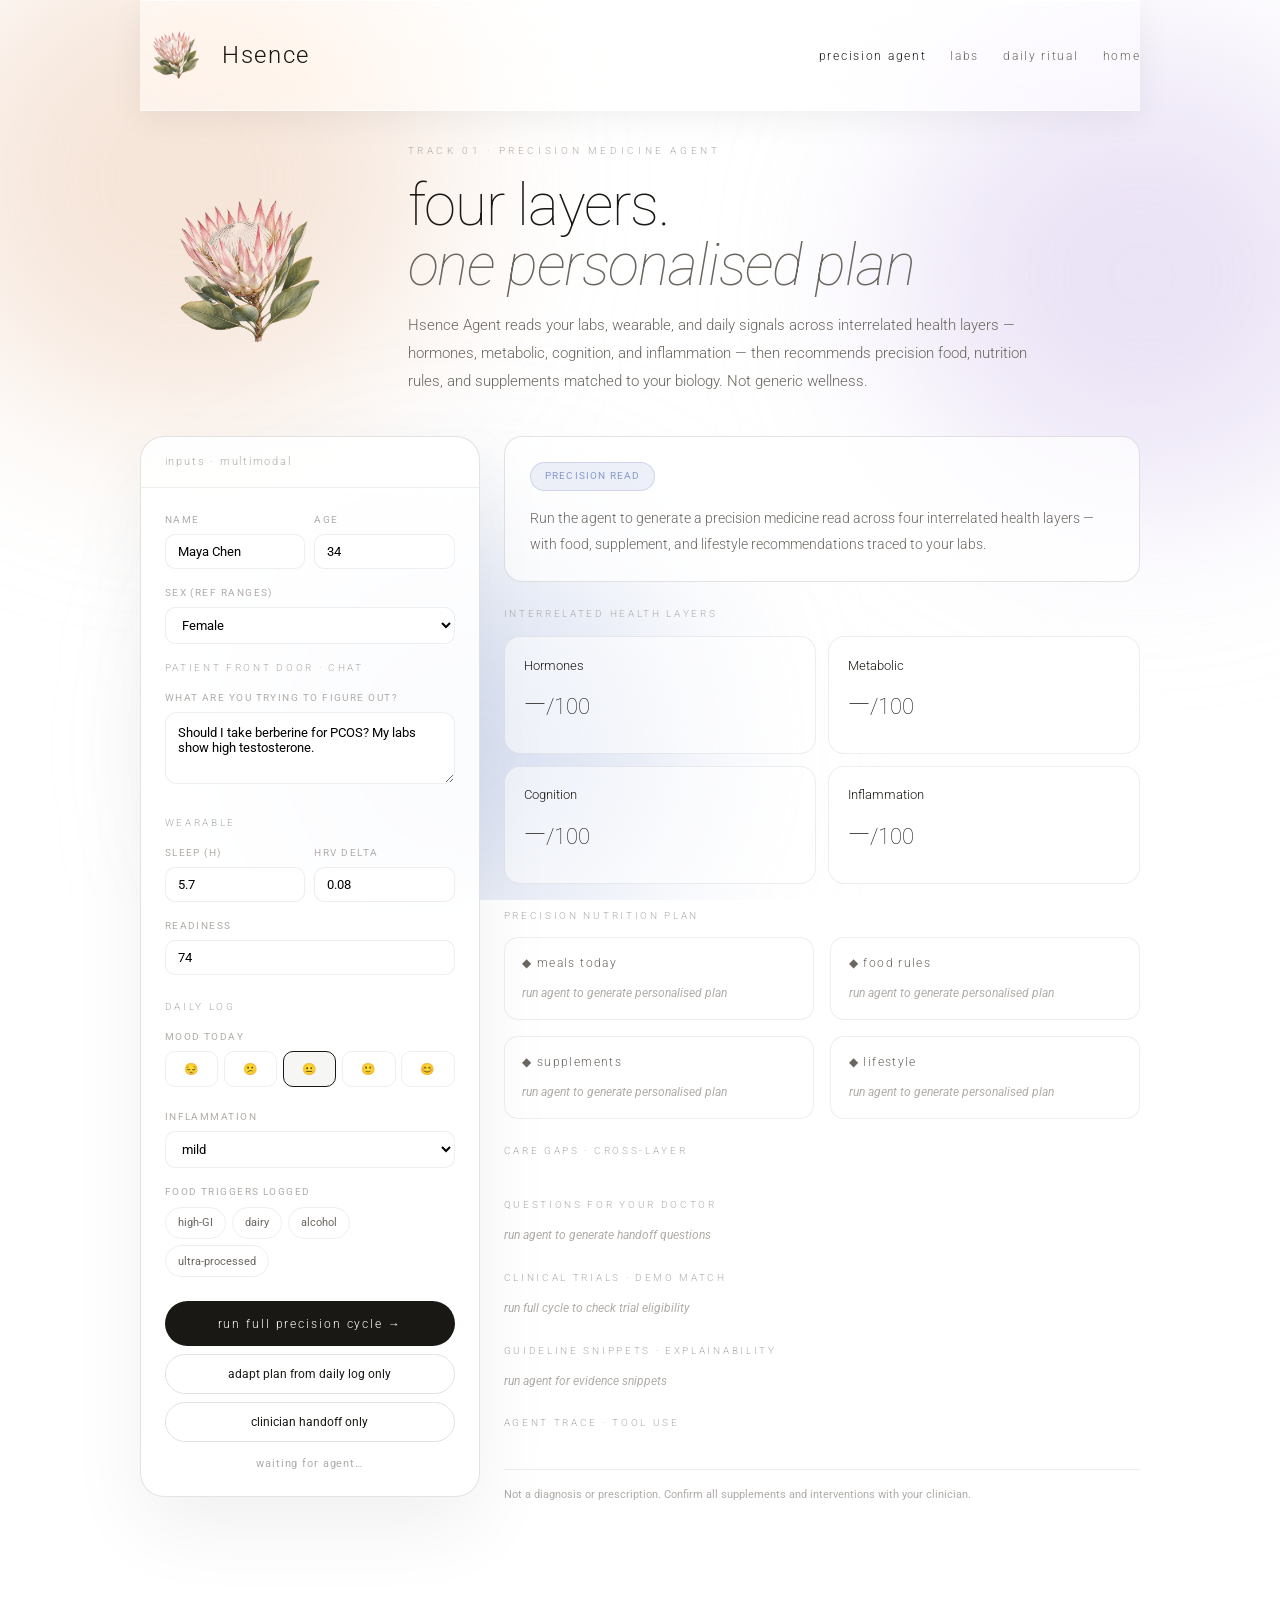
==== agent.html @ 1656b44c "Deploy Hsence: site, agent API, and Render config. Single-port FastAPI app serves the marketing site" ====
<!DOCTYPE html>
<html lang="en">
<head>
<meta charset="UTF-8"/>
<meta name="viewport" content="width=device-width, initial-scale=1.0"/>
<title>Precision Agent — Hsence</title>
<link href="https://fonts.googleapis.com/css2?family=Roboto:ital,wght@0,100;0,300;0,400;1,100;1,300;1,400&display=swap" rel="stylesheet"/>
<style>
*,*::before,*::after{box-sizing:border-box;margin:0;padding:0}
:root{
  --text-dark:#1a1814;--text-mid:#6b6660;--text-light:#b0aca8;
  --border:rgba(26,24,20,0.07);--border-med:rgba(26,24,20,0.12);
  --cream:#ffffff;--warm:#f0d4c0;--lavender:#ddd0f0;--blue-soft:#c0cce8;
  --green:#7ab89a;--amber:#d4a870;--red-soft:#cc8888;--blue-mid:#8899cc;
}
body{font-family:'Roboto',sans-serif;background:var(--cream);color:var(--text-dark);line-height:1.6;font-size:16px}
.gradient-bg{position:fixed;inset:0;z-index:0;pointer-events:none;overflow:hidden;background:var(--cream)}
.blob{position:absolute;border-radius:50%;filter:blur(90px);opacity:0.6;mix-blend-mode:multiply}
.blob-1{width:520px;height:500px;background:var(--warm);top:-8%;left:-6%}
.blob-2{width:480px;height:460px;background:var(--lavender);top:5%;right:-8%}
.blob-3{width:420px;height:400px;background:var(--blue-soft);bottom:-5%;left:20%}
.page{position:relative;z-index:3;max-width:1180px;margin:0 auto;padding:0 7vw 6rem}
nav{display:flex;justify-content:space-between;align-items:center;padding:1.2rem 0;border-bottom:0.5px solid rgba(255,255,255,0.65);margin-bottom:2rem;flex-wrap:wrap;gap:1rem;background:rgba(255,255,255,0.55);backdrop-filter:blur(22px) saturate(180%);-webkit-backdrop-filter:blur(22px) saturate(180%);position:sticky;top:0;z-index:100;box-shadow:0 8px 32px rgba(26,24,20,0.06),inset 0 1px 0 rgba(255,255,255,0.85)}
.nav-logo{display:inline-flex;align-items:center;gap:0.65rem;text-decoration:none;line-height:1}
.nav-logo-img{width:72px;height:72px;object-fit:contain;display:block;flex-shrink:0}
.nav-logo-text{font-weight:300;font-size:1.5rem;letter-spacing:0.07em;color:var(--text-dark)}
.nav-links{display:flex;gap:1.5rem;list-style:none;flex-wrap:wrap}
.nav-links a{font-size:0.76rem;font-weight:300;color:var(--text-mid);text-decoration:none;letter-spacing:0.14em;text-transform:lowercase}
.nav-links a.active,.nav-links a:hover{color:var(--text-dark)}
.hero{margin-bottom:2.5rem;display:grid;grid-template-columns:auto 1fr;gap:clamp(1.5rem,4vw,3rem);align-items:center}
.hero-illu-protea{width:min(220px,32vw);height:auto;object-fit:contain;display:block}
@media(max-width:720px){.hero{grid-template-columns:1fr;text-align:center}.hero-illu-protea{margin:0 auto;max-width:160px}}
.hero-eyebrow{font-size:0.63rem;letter-spacing:0.36em;color:var(--text-light);text-transform:uppercase;margin-bottom:1rem;font-weight:300}
.hero-title{font-weight:100;font-size:clamp(2.2rem,5vw,3.6rem);line-height:1.05;letter-spacing:-0.02em;margin-bottom:1rem}
.hero-title em{font-style:italic;color:var(--text-mid)}
.hero-sub{font-size:0.92rem;font-weight:300;color:var(--text-mid);max-width:640px;line-height:1.9}
.api-hint{display:none;background:rgba(212,168,112,0.12);border:0.5px solid rgba(212,168,112,0.35);border-radius:14px;padding:1rem 1.2rem;margin:1.2rem 0;font-size:0.8rem;color:var(--text-mid)}
.api-hint.show{display:block}
.api-hint code{background:rgba(26,24,20,0.06);padding:0.15rem 0.45rem;border-radius:6px;font-size:0.75rem}
.layout{display:grid;grid-template-columns:340px 1fr;gap:1.5rem;align-items:start}
@media(max-width:960px){.layout{grid-template-columns:1fr}}
.panel{background:rgba(255,255,255,0.88);backdrop-filter:blur(24px);border:0.5px solid var(--border-med);border-radius:24px;overflow:hidden;box-shadow:0 32px 80px rgba(26,24,20,0.06)}
.panel-head{padding:1rem 1.5rem;border-bottom:0.5px solid var(--border);display:flex;justify-content:space-between;align-items:center}
.panel-title{font-size:0.7rem;font-weight:300;letter-spacing:0.16em;color:var(--text-light);text-transform:lowercase}
.panel-body{padding:1.5rem}
.field{margin-bottom:1rem}
.field label{display:block;font-size:0.65rem;letter-spacing:0.14em;text-transform:uppercase;color:var(--text-light);margin-bottom:0.35rem}
.field input,.field select{width:100%;border:0.5px solid var(--border);border-radius:10px;padding:0.55rem 0.75rem;font-family:inherit;font-size:0.82rem;background:rgba(255,255,255,0.8)}
.field-row{display:grid;grid-template-columns:1fr 1fr;gap:0.6rem}
.mood-row{display:flex;gap:0.35rem;margin-top:0.3rem}
.mood-row label{flex:1;text-align:center;border:0.5px solid var(--border);border-radius:10px;padding:0.5rem;font-size:0.72rem;cursor:pointer;color:var(--text-mid)}
.mood-row input{display:none}
.mood-row input:checked+span{color:var(--text-dark);font-weight:400}
.mood-row label:has(input:checked){border-color:var(--text-dark);background:rgba(26,24,20,0.04)}
.trigger-grid{display:flex;flex-wrap:wrap;gap:0.4rem;margin-top:0.4rem}
.trigger-chip{font-size:0.68rem;padding:0.4rem 0.75rem;border:0.5px solid var(--border);border-radius:999px;cursor:pointer;color:var(--text-mid)}
.trigger-chip.on{border-color:var(--red-soft);background:rgba(204,136,136,0.1);color:var(--red-soft)}
.btn-run{width:100%;margin-top:0.5rem;background:var(--text-dark);color:#fff;border:none;font-family:inherit;font-size:0.74rem;font-weight:300;letter-spacing:0.16em;padding:0.95rem;border-radius:999px;cursor:pointer;text-transform:lowercase}
.btn-run:disabled{opacity:0.4;cursor:not-allowed}
.btn-adapt{width:100%;margin-top:0.5rem;background:transparent;color:var(--text-dark);border:0.5px solid var(--border-med);font-family:inherit;font-size:0.72rem;padding:0.75rem;border-radius:999px;cursor:pointer}
.agent-status{font-size:0.68rem;color:var(--text-light);text-align:center;margin-top:0.8rem;letter-spacing:0.08em}
.summary-card{border:0.5px solid var(--border-med);border-radius:18px;padding:1.5rem 1.6rem;background:rgba(255,255,255,0.7);margin-bottom:1.5rem}
.pattern-badge{display:inline-block;font-size:0.62rem;letter-spacing:0.12em;text-transform:uppercase;padding:0.35rem 0.85rem;border-radius:999px;background:rgba(136,153,204,0.15);color:var(--blue-mid);border:0.5px solid rgba(136,153,204,0.3);margin-bottom:0.9rem}
.summary-text{font-size:0.88rem;font-weight:300;color:var(--text-mid);line-height:1.85}
.section-label{font-size:0.6rem;letter-spacing:0.28em;text-transform:uppercase;color:var(--text-light);font-weight:300;margin:1.5rem 0 0.9rem}
.layers-grid{display:grid;grid-template-columns:repeat(2,1fr);gap:0.75rem}
@media(max-width:600px){.layers-grid{grid-template-columns:1fr}}
.layer-card{border:0.5px solid var(--border);border-radius:16px;padding:1.1rem 1.2rem;background:rgba(255,255,255,0.55)}
.layer-top{display:flex;justify-content:space-between;align-items:center;margin-bottom:0.5rem}
.layer-icon{font-size:1.1rem}
.layer-status{font-size:0.58rem;letter-spacing:0.1em;text-transform:uppercase;color:var(--text-light)}
.layer-name{font-size:0.82rem;font-weight:300;margin-bottom:0.35rem}
.layer-score{font-size:1.4rem;font-weight:100;margin-bottom:0.5rem}
.layer-score span{font-size:1.8rem}
.layer-bar{height:3px;background:var(--border);border-radius:2px;margin-bottom:0.6rem}
.layer-fill{height:100%;border-radius:2px;transition:width 1s ease}
.layer-signals,.gap-layers{display:flex;flex-wrap:wrap;gap:0.35rem}
.signal-chip,.layer-tag{font-size:0.58rem;padding:0.25rem 0.55rem;border-radius:999px;border:0.5px solid var(--border);color:var(--text-light)}
.plan-grid{display:grid;grid-template-columns:1fr 1fr;gap:1rem}
@media(max-width:700px){.plan-grid{grid-template-columns:1fr}}
.plan-block{border:0.5px solid var(--border);border-radius:14px;padding:1rem 1.1rem;background:rgba(255,255,255,0.5)}
.plan-block h3{font-size:0.72rem;font-weight:300;letter-spacing:0.12em;text-transform:lowercase;color:var(--text-mid);margin-bottom:0.7rem}
.plan-row{padding:0.65rem 0;border-bottom:0.5px solid var(--border);font-size:0.78rem;font-weight:300;color:var(--text-mid);line-height:1.6}
.plan-row:last-child{border-bottom:none}
.plan-row strong{display:block;color:var(--text-dark);font-weight:400;font-size:0.82rem;margin-bottom:0.15rem}
.empty-plan{font-size:0.75rem;color:var(--text-light);font-style:italic}
.gaps-list{display:grid;gap:0.65rem}
.gap-card{border-radius:14px;padding:1rem 1.1rem;border:0.5px solid var(--border);background:rgba(255,255,255,0.55)}
.gap-high{border-color:rgba(204,136,136,0.35)}
.gap-med{border-color:rgba(212,168,112,0.35)}
.gap-head{display:flex;justify-content:space-between;margin-bottom:0.35rem}
.gap-level{font-size:0.58rem;letter-spacing:0.12em;text-transform:uppercase;color:var(--text-light)}
.gap-score{font-size:0.72rem;color:var(--text-mid)}
.gap-name{font-size:0.88rem;margin-bottom:0.25rem}
.gap-note{font-size:0.75rem;color:var(--text-mid);margin-bottom:0.5rem}
.gap-evidence code{display:inline-block;font-size:0.65rem;background:rgba(26,24,20,0.05);padding:0.2rem 0.45rem;border-radius:6px;margin:0.15rem 0.15rem 0 0}
.trace-list{display:flex;flex-direction:column;gap:0.5rem}
.trace-item{display:grid;grid-template-columns:180px 1fr auto;gap:0.5rem;align-items:center;padding:0.6rem 0.8rem;border:0.5px solid var(--border);border-radius:10px;font-size:0.72rem}
@media(max-width:600px){.trace-item{grid-template-columns:1fr}}
.trace-tool{color:var(--text-dark);letter-spacing:0.06em}
.trace-detail{color:var(--text-mid);font-weight:300}
.trace-ms{color:var(--text-light)}
.plan-box{border:0.5px solid var(--border-med);border-radius:14px;padding:1rem 1.1rem;background:rgba(136,153,204,0.08);margin-bottom:1.2rem}
.plan-box-title{font-size:0.62rem;letter-spacing:0.14em;text-transform:uppercase;color:var(--blue-mid);margin-bottom:0.6rem}
.plan-steps{font-size:0.72rem;color:var(--text-mid);line-height:1.7}
.plan-step{display:flex;gap:0.5rem;margin-bottom:0.35rem}
.plan-step-num{color:var(--text-light);min-width:1rem}
.chat-field{width:100%;border:0.5px solid var(--border);border-radius:12px;padding:0.75rem;font-family:inherit;font-size:0.8rem;min-height:72px;resize:vertical;background:rgba(255,255,255,0.8)}
.intent-badge{display:inline-block;font-size:0.6rem;letter-spacing:0.1em;padding:0.3rem 0.7rem;border-radius:999px;margin-top:0.5rem;background:rgba(212,168,112,0.15);color:var(--amber);border:0.5px solid rgba(212,168,112,0.35)}
.guideline-card{font-size:0.76rem;color:var(--text-mid);padding:0.75rem 0;border-bottom:0.5px solid var(--border);line-height:1.65}
.guideline-card:last-child{border-bottom:none}
.guideline-src{font-size:0.58rem;letter-spacing:0.1em;color:var(--text-light);text-transform:uppercase;margin-bottom:0.25rem}
.trial-card{border:0.5px solid var(--border);border-radius:12px;padding:0.9rem 1rem;margin-bottom:0.5rem;background:rgba(255,255,255,0.55)}
.trial-id{font-size:0.58rem;color:var(--text-light);letter-spacing:0.08em}
.doctor-q{font-size:0.8rem;color:var(--text-mid);padding:0.7rem 0;border-bottom:0.5px solid var(--border);line-height:1.65}
.doctor-q strong{color:var(--text-dark);font-weight:400;display:block;margin-bottom:0.25rem}
.hidden{display:none!important}
.disclaimer{font-size:0.68rem;color:var(--text-light);margin-top:1.5rem;line-height:1.7;padding-top:1rem;border-top:0.5px solid var(--border)}
</style>
</head>
<body>
<div class="gradient-bg"><div class="blob blob-1"></div><div class="blob blob-2"></div><div class="blob blob-3"></div></div>
<div class="page">
  <nav>
    <a href="index.html" class="nav-logo"><img src="assets/protea-flower.png" alt="" class="nav-logo-img" width="72" height="72"/><span class="nav-logo-text">Hsence</span></a>
    <ul class="nav-links">
      <li><a href="agent.html" class="active">precision agent</a></li>
      <li><a href="labs.html">labs</a></li>
      <li><a href="daily.html">daily ritual</a></li>
      <li><a href="index.html">home</a></li>
    </ul>
  </nav>

  <header class="hero">
    <img src="assets/protea-flower.png" alt="" class="hero-illu-protea" width="220" height="220"/>
    <div>
    <p class="hero-eyebrow">track 01 · precision medicine agent</p>
    <h1 class="hero-title">four layers.<br><em>one personalised plan</em></h1>
    <p class="hero-sub">
      Hsence Agent reads your labs, wearable, and daily signals across interrelated health layers —
      hormones, metabolic, cognition, and inflammation — then recommends precision food, nutrition rules,
      and supplements matched to your biology. Not generic wellness.
    </p>
    <div class="api-hint" id="api-hint">
      Start both servers with one command:<br>
      <code>bash scripts/start.sh</code><br>
      Or agent only: <code>.venv/bin/python scripts/run_agent.py</code>
    </div>
    </div>
  </header>

  <div class="layout">
    <aside class="panel">
      <div class="panel-head"><span class="panel-title">inputs · multimodal</span></div>
      <div class="panel-body">
        <div class="field-row">
          <div class="field"><label>name</label><input id="p-name" value="Maya Chen"/></div>
          <div class="field"><label>age</label><input id="p-age" type="number" value="34"/></div>
        </div>
        <div class="field">
          <label>sex (ref ranges)</label>
          <select id="p-sex"><option value="F">Female</option><option value="M">Male</option></select>
        </div>
        <div class="section-label" style="margin-top:1rem">patient front door · chat</div>
        <div class="field">
          <label>what are you trying to figure out?</label>
          <textarea id="chat-message" class="chat-field" placeholder="e.g. Should I take berberine for PCOS? I'm always tired and my GP dismissed me.">Should I take berberine for PCOS? My labs show high testosterone.</textarea>
        </div>
        <div class="section-label">wearable</div>
        <div class="field-row">
          <div class="field"><label>sleep (h)</label><input id="w-sleep" type="number" step="0.1" value="5.7"/></div>
          <div class="field"><label>hrv delta</label><input id="w-hrv" type="number" step="0.01" value="0.08"/></div>
        </div>
        <div class="field"><label>readiness</label><input id="w-ready" type="number" value="74"/></div>
        <div class="section-label">daily log</div>
        <div class="field">
          <label>mood today</label>
          <div class="mood-row">
            <label><input type="radio" name="mood" value="1"/><span>😔</span></label>
            <label><input type="radio" name="mood" value="2"/><span>😕</span></label>
            <label><input type="radio" name="mood" value="3" checked/><span>😐</span></label>
            <label><input type="radio" name="mood" value="4"/><span>🙂</span></label>
            <label><input type="radio" name="mood" value="5"/><span>😊</span></label>
          </div>
        </div>
        <div class="field">
          <label>inflammation</label>
          <select id="d-infl">
            <option value="none">none</option>
            <option value="mild" selected>mild</option>
            <option value="noticeable">noticeable</option>
          </select>
        </div>
        <div class="field">
          <label>food triggers logged</label>
          <div class="trigger-grid">
            <span class="trigger-chip" data-id="high-gi">high-GI</span>
            <span class="trigger-chip" data-id="dairy">dairy</span>
            <span class="trigger-chip" data-id="alcohol">alcohol</span>
            <span class="trigger-chip" data-id="processed">ultra-processed</span>
          </div>
        </div>
        <button type="button" class="btn-run" id="btn-run-agent">run full precision cycle →</button>
        <button type="button" class="btn-adapt" id="btn-adapt">adapt plan from daily log only</button>
        <button type="button" class="btn-adapt" id="btn-handoff">clinician handoff only</button>
        <p class="agent-status" id="agent-status">waiting for agent…</p>
      </div>
    </aside>

    <main>
      <div class="summary-card">
        <div class="pattern-badge" id="pattern-badge">precision read</div>
        <span class="intent-badge hidden" id="intent-badge"></span>
        <p class="summary-text" id="summary-text">Run the agent to generate a precision medicine read across four interrelated health layers — with food, supplement, and lifestyle recommendations traced to your labs.</p>
      </div>

      <div class="plan-box hidden" id="plan-box">
        <div class="plan-box-title">agent planner · tools selected</div>
        <div class="plan-steps" id="plan-steps"></div>
      </div>

      <p class="section-label">interrelated health layers</p>
      <div class="layers-grid" id="layers-grid">
        <div class="layer-card"><div class="layer-name">Hormones</div><div class="layer-score"><span>—</span>/100</div></div>
        <div class="layer-card"><div class="layer-name">Metabolic</div><div class="layer-score"><span>—</span>/100</div></div>
        <div class="layer-card"><div class="layer-name">Cognition</div><div class="layer-score"><span>—</span>/100</div></div>
        <div class="layer-card"><div class="layer-name">Inflammation</div><div class="layer-score"><span>—</span>/100</div></div>
      </div>

      <p class="section-label">precision nutrition plan</p>
      <div class="plan-grid">
        <div class="plan-block"><h3>◆ meals today</h3><div id="meals-list"><p class="empty-plan">run agent to generate personalised plan</p></div></div>
        <div class="plan-block"><h3>◆ food rules</h3><div id="foods-list"><p class="empty-plan">run agent to generate personalised plan</p></div></div>
        <div class="plan-block"><h3>◆ supplements</h3><div id="supps-list"><p class="empty-plan">run agent to generate personalised plan</p></div></div>
        <div class="plan-block"><h3>◆ lifestyle</h3><div id="life-list"><p class="empty-plan">run agent to generate personalised plan</p></div></div>
      </div>

      <p class="section-label">care gaps · cross-layer</p>
      <div class="gaps-list" id="gaps-list"></div>

      <p class="section-label">questions for your doctor</p>
      <div id="doctor-list"><p class="empty-plan">run agent to generate handoff questions</p></div>

      <p class="section-label">clinical trials · demo match</p>
      <div id="trials-list"><p class="empty-plan">run full cycle to check trial eligibility</p></div>

      <p class="section-label">guideline snippets · explainability</p>
      <div id="guidelines-list"><p class="empty-plan">run agent for evidence snippets</p></div>

      <p class="section-label">agent trace · tool use</p>
      <div class="trace-list" id="trace-list"></div>

      <p class="disclaimer" id="disclaimer">Not a diagnosis or prescription. Confirm all supplements and interventions with your clinician.</p>
    </main>
  </div>
</div>
<script src="scripts/agent-ui.js"></script>
</body>
</html>
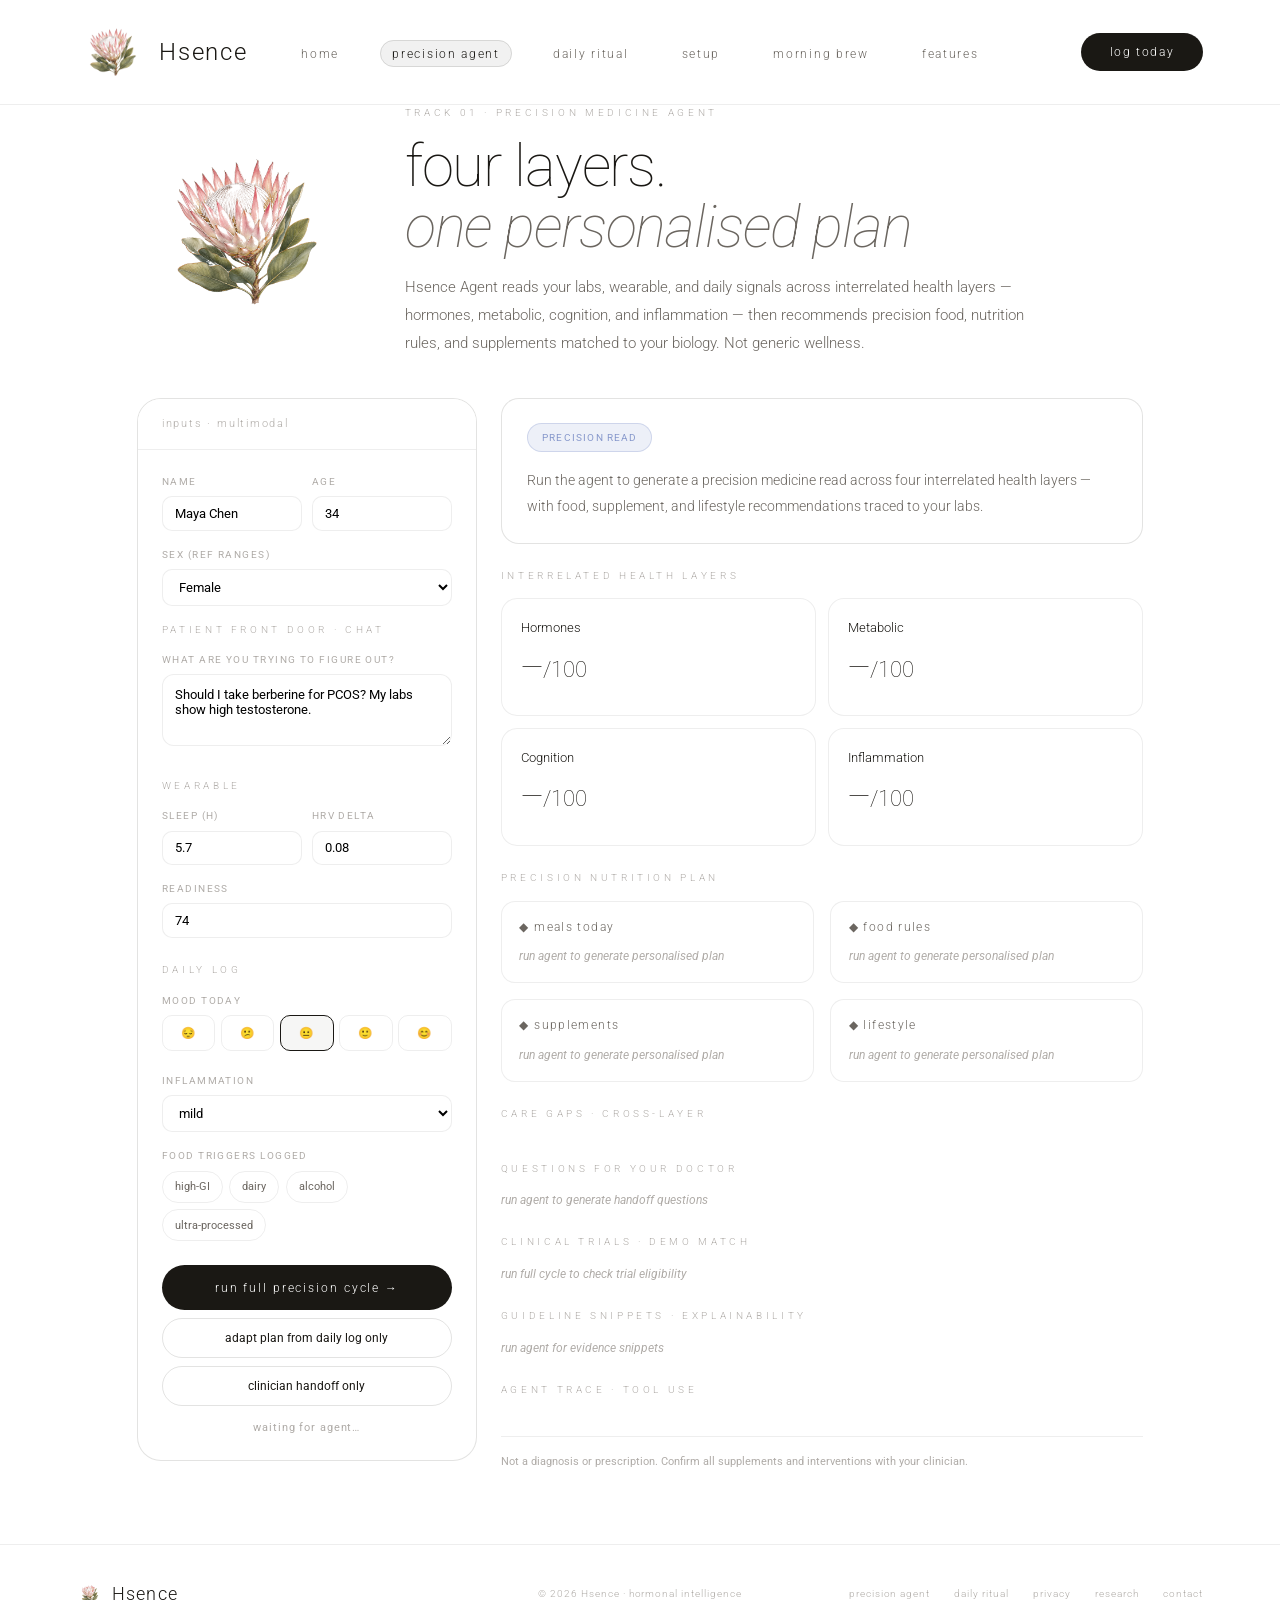
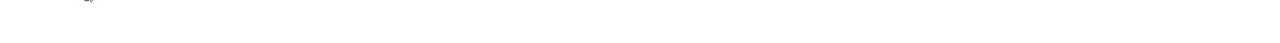
==== commit 0bef89b6: "Unify site design, remove labs page, and add pitch/deploy docs for GitHub distribution. Co-authored-" ====
--- a/agent.html
+++ b/agent.html
@@ -5,28 +5,8 @@
 <meta name="viewport" content="width=device-width, initial-scale=1.0"/>
 <title>Precision Agent — Hsence</title>
 <link href="https://fonts.googleapis.com/css2?family=Roboto:ital,wght@0,100;0,300;0,400;1,100;1,300;1,400&display=swap" rel="stylesheet"/>
+<link rel="stylesheet" href="assets/site.css"/>
 <style>
-*,*::before,*::after{box-sizing:border-box;margin:0;padding:0}
-:root{
-  --text-dark:#1a1814;--text-mid:#6b6660;--text-light:#b0aca8;
-  --border:rgba(26,24,20,0.07);--border-med:rgba(26,24,20,0.12);
-  --cream:#ffffff;--warm:#f0d4c0;--lavender:#ddd0f0;--blue-soft:#c0cce8;
-  --green:#7ab89a;--amber:#d4a870;--red-soft:#cc8888;--blue-mid:#8899cc;
-}
-body{font-family:'Roboto',sans-serif;background:var(--cream);color:var(--text-dark);line-height:1.6;font-size:16px}
-.gradient-bg{position:fixed;inset:0;z-index:0;pointer-events:none;overflow:hidden;background:var(--cream)}
-.blob{position:absolute;border-radius:50%;filter:blur(90px);opacity:0.6;mix-blend-mode:multiply}
-.blob-1{width:520px;height:500px;background:var(--warm);top:-8%;left:-6%}
-.blob-2{width:480px;height:460px;background:var(--lavender);top:5%;right:-8%}
-.blob-3{width:420px;height:400px;background:var(--blue-soft);bottom:-5%;left:20%}
-.page{position:relative;z-index:3;max-width:1180px;margin:0 auto;padding:0 7vw 6rem}
-nav{display:flex;justify-content:space-between;align-items:center;padding:1.2rem 0;border-bottom:0.5px solid rgba(255,255,255,0.65);margin-bottom:2rem;flex-wrap:wrap;gap:1rem;background:rgba(255,255,255,0.55);backdrop-filter:blur(22px) saturate(180%);-webkit-backdrop-filter:blur(22px) saturate(180%);position:sticky;top:0;z-index:100;box-shadow:0 8px 32px rgba(26,24,20,0.06),inset 0 1px 0 rgba(255,255,255,0.85)}
-.nav-logo{display:inline-flex;align-items:center;gap:0.65rem;text-decoration:none;line-height:1}
-.nav-logo-img{width:72px;height:72px;object-fit:contain;display:block;flex-shrink:0}
-.nav-logo-text{font-weight:300;font-size:1.5rem;letter-spacing:0.07em;color:var(--text-dark)}
-.nav-links{display:flex;gap:1.5rem;list-style:none;flex-wrap:wrap}
-.nav-links a{font-size:0.76rem;font-weight:300;color:var(--text-mid);text-decoration:none;letter-spacing:0.14em;text-transform:lowercase}
-.nav-links a.active,.nav-links a:hover{color:var(--text-dark)}
 .hero{margin-bottom:2.5rem;display:grid;grid-template-columns:auto 1fr;gap:clamp(1.5rem,4vw,3rem);align-items:center}
 .hero-illu-protea{width:min(220px,32vw);height:auto;object-fit:contain;display:block}
 @media(max-width:720px){.hero{grid-template-columns:1fr;text-align:center}.hero-illu-protea{margin:0 auto;max-width:160px}}
@@ -39,13 +19,9 @@
 .api-hint code{background:rgba(26,24,20,0.06);padding:0.15rem 0.45rem;border-radius:6px;font-size:0.75rem}
 .layout{display:grid;grid-template-columns:340px 1fr;gap:1.5rem;align-items:start}
 @media(max-width:960px){.layout{grid-template-columns:1fr}}
-.panel{background:rgba(255,255,255,0.88);backdrop-filter:blur(24px);border:0.5px solid var(--border-med);border-radius:24px;overflow:hidden;box-shadow:0 32px 80px rgba(26,24,20,0.06)}
-.panel-head{padding:1rem 1.5rem;border-bottom:0.5px solid var(--border);display:flex;justify-content:space-between;align-items:center}
-.panel-title{font-size:0.7rem;font-weight:300;letter-spacing:0.16em;color:var(--text-light);text-transform:lowercase}
-.panel-body{padding:1.5rem}
 .field{margin-bottom:1rem}
 .field label{display:block;font-size:0.65rem;letter-spacing:0.14em;text-transform:uppercase;color:var(--text-light);margin-bottom:0.35rem}
-.field input,.field select{width:100%;border:0.5px solid var(--border);border-radius:10px;padding:0.55rem 0.75rem;font-family:inherit;font-size:0.82rem;background:rgba(255,255,255,0.8)}
+.field input,.field select{width:100%;border:0.5px solid var(--border);border-radius:10px;padding:0.55rem 0.75rem;font-family:inherit;font-size:0.82rem;background:#ffffff}
 .field-row{display:grid;grid-template-columns:1fr 1fr;gap:0.6rem}
 .mood-row{display:flex;gap:0.35rem;margin-top:0.3rem}
 .mood-row label{flex:1;text-align:center;border:0.5px solid var(--border);border-radius:10px;padding:0.5rem;font-size:0.72rem;cursor:pointer;color:var(--text-mid)}
@@ -59,13 +35,12 @@
 .btn-run:disabled{opacity:0.4;cursor:not-allowed}
 .btn-adapt{width:100%;margin-top:0.5rem;background:transparent;color:var(--text-dark);border:0.5px solid var(--border-med);font-family:inherit;font-size:0.72rem;padding:0.75rem;border-radius:999px;cursor:pointer}
 .agent-status{font-size:0.68rem;color:var(--text-light);text-align:center;margin-top:0.8rem;letter-spacing:0.08em}
-.summary-card{border:0.5px solid var(--border-med);border-radius:18px;padding:1.5rem 1.6rem;background:rgba(255,255,255,0.7);margin-bottom:1.5rem}
+.summary-card{border:0.5px solid var(--border-med);border-radius:18px;padding:1.5rem 1.6rem;background:#ffffff;margin-bottom:1.5rem}
 .pattern-badge{display:inline-block;font-size:0.62rem;letter-spacing:0.12em;text-transform:uppercase;padding:0.35rem 0.85rem;border-radius:999px;background:rgba(136,153,204,0.15);color:var(--blue-mid);border:0.5px solid rgba(136,153,204,0.3);margin-bottom:0.9rem}
 .summary-text{font-size:0.88rem;font-weight:300;color:var(--text-mid);line-height:1.85}
-.section-label{font-size:0.6rem;letter-spacing:0.28em;text-transform:uppercase;color:var(--text-light);font-weight:300;margin:1.5rem 0 0.9rem}
 .layers-grid{display:grid;grid-template-columns:repeat(2,1fr);gap:0.75rem}
 @media(max-width:600px){.layers-grid{grid-template-columns:1fr}}
-.layer-card{border:0.5px solid var(--border);border-radius:16px;padding:1.1rem 1.2rem;background:rgba(255,255,255,0.55)}
+.layer-card{border:0.5px solid var(--border);border-radius:16px;padding:1.1rem 1.2rem;background:#ffffff}
 .layer-top{display:flex;justify-content:space-between;align-items:center;margin-bottom:0.5rem}
 .layer-icon{font-size:1.1rem}
 .layer-status{font-size:0.58rem;letter-spacing:0.1em;text-transform:uppercase;color:var(--text-light)}
@@ -78,14 +53,14 @@
 .signal-chip,.layer-tag{font-size:0.58rem;padding:0.25rem 0.55rem;border-radius:999px;border:0.5px solid var(--border);color:var(--text-light)}
 .plan-grid{display:grid;grid-template-columns:1fr 1fr;gap:1rem}
 @media(max-width:700px){.plan-grid{grid-template-columns:1fr}}
-.plan-block{border:0.5px solid var(--border);border-radius:14px;padding:1rem 1.1rem;background:rgba(255,255,255,0.5)}
+.plan-block{border:0.5px solid var(--border);border-radius:14px;padding:1rem 1.1rem;background:#ffffff}
 .plan-block h3{font-size:0.72rem;font-weight:300;letter-spacing:0.12em;text-transform:lowercase;color:var(--text-mid);margin-bottom:0.7rem}
 .plan-row{padding:0.65rem 0;border-bottom:0.5px solid var(--border);font-size:0.78rem;font-weight:300;color:var(--text-mid);line-height:1.6}
 .plan-row:last-child{border-bottom:none}
 .plan-row strong{display:block;color:var(--text-dark);font-weight:400;font-size:0.82rem;margin-bottom:0.15rem}
 .empty-plan{font-size:0.75rem;color:var(--text-light);font-style:italic}
 .gaps-list{display:grid;gap:0.65rem}
-.gap-card{border-radius:14px;padding:1rem 1.1rem;border:0.5px solid var(--border);background:rgba(255,255,255,0.55)}
+.gap-card{border-radius:14px;padding:1rem 1.1rem;border:0.5px solid var(--border);background:#ffffff}
 .gap-high{border-color:rgba(204,136,136,0.35)}
 .gap-med{border-color:rgba(212,168,112,0.35)}
 .gap-head{display:flex;justify-content:space-between;margin-bottom:0.35rem}
@@ -105,12 +80,12 @@
 .plan-steps{font-size:0.72rem;color:var(--text-mid);line-height:1.7}
 .plan-step{display:flex;gap:0.5rem;margin-bottom:0.35rem}
 .plan-step-num{color:var(--text-light);min-width:1rem}
-.chat-field{width:100%;border:0.5px solid var(--border);border-radius:12px;padding:0.75rem;font-family:inherit;font-size:0.8rem;min-height:72px;resize:vertical;background:rgba(255,255,255,0.8)}
+.chat-field{width:100%;border:0.5px solid var(--border);border-radius:12px;padding:0.75rem;font-family:inherit;font-size:0.8rem;min-height:72px;resize:vertical;background:#ffffff}
 .intent-badge{display:inline-block;font-size:0.6rem;letter-spacing:0.1em;padding:0.3rem 0.7rem;border-radius:999px;margin-top:0.5rem;background:rgba(212,168,112,0.15);color:var(--amber);border:0.5px solid rgba(212,168,112,0.35)}
 .guideline-card{font-size:0.76rem;color:var(--text-mid);padding:0.75rem 0;border-bottom:0.5px solid var(--border);line-height:1.65}
 .guideline-card:last-child{border-bottom:none}
 .guideline-src{font-size:0.58rem;letter-spacing:0.1em;color:var(--text-light);text-transform:uppercase;margin-bottom:0.25rem}
-.trial-card{border:0.5px solid var(--border);border-radius:12px;padding:0.9rem 1rem;margin-bottom:0.5rem;background:rgba(255,255,255,0.55)}
+.trial-card{border:0.5px solid var(--border);border-radius:12px;padding:0.9rem 1rem;margin-bottom:0.5rem;background:#ffffff}
 .trial-id{font-size:0.58rem;color:var(--text-light);letter-spacing:0.08em}
 .doctor-q{font-size:0.8rem;color:var(--text-mid);padding:0.7rem 0;border-bottom:0.5px solid var(--border);line-height:1.65}
 .doctor-q strong{color:var(--text-dark);font-weight:400;display:block;margin-bottom:0.25rem}
@@ -119,18 +94,22 @@
 </style>
 </head>
 <body>
-<div class="gradient-bg"><div class="blob blob-1"></div><div class="blob blob-2"></div><div class="blob blob-3"></div></div>
+<div class="gradient-bg"></div>
 <div class="page">
   <nav>
     <a href="index.html" class="nav-logo"><img src="assets/protea-flower.png" alt="" class="nav-logo-img" width="72" height="72"/><span class="nav-logo-text">Hsence</span></a>
     <ul class="nav-links">
-      <li><a href="agent.html" class="active">precision agent</a></li>
-      <li><a href="labs.html">labs</a></li>
+      <li><a href="index.html">home</a></li>
+      <li><a href="agent.html">precision agent</a></li>
       <li><a href="daily.html">daily ritual</a></li>
-      <li><a href="index.html">home</a></li>
+      <li><a href="index.html#setup">setup</a></li>
+      <li><a href="index.html#prototype">morning brew</a></li>
+      <li><a href="index.html#features">features</a></li>
     </ul>
+    <a href="daily.html" class="nav-cta">log today</a>
   </nav>
 
+  <div class="site-wrap page-main">
   <header class="hero">
     <img src="assets/protea-flower.png" alt="" class="hero-illu-protea" width="220" height="220"/>
     <div>
@@ -253,7 +232,21 @@
       <p class="disclaimer" id="disclaimer">Not a diagnosis or prescription. Confirm all supplements and interventions with your clinician.</p>
     </main>
   </div>
+  </div>
+
+  <footer>
+    <span class="footer-logo"><img src="assets/protea-flower.png" alt="" class="footer-logo-img" width="26" height="26"/>Hsence</span>
+    <span class="footer-note">© 2026 Hsence · hormonal intelligence</span>
+    <div class="footer-links">
+      <a href="agent.html">precision agent</a>
+      <a href="daily.html">daily ritual</a>
+      <a href="#">privacy</a>
+      <a href="#">research</a>
+      <a href="#">contact</a>
+    </div>
+  </footer>
 </div>
 <script src="scripts/agent-ui.js"></script>
+<script src="scripts/nav.js"></script>
 </body>
 </html>
--- a/assets/site.css
+++ b/assets/site.css
@@ -0,0 +1,107 @@
+*,*::before,*::after{box-sizing:border-box;margin:0;padding:0}
+:root{
+  --text-dark:#1a1814;
+  --text-mid:#6b6660;
+  --text-light:#b0aca8;
+  --border:rgba(26,24,20,0.07);
+  --border-med:rgba(26,24,20,0.12);
+  --cream:#ffffff;
+  --green:#7ab89a;
+  --amber:#d4a870;
+  --red-soft:#cc8888;
+  --blue-mid:#8899cc;
+  --content-max:1080px;
+  --content-wide:1160px;
+  --section-x:clamp(1.25rem,6vw,5rem);
+  --section-y:clamp(3rem,8vh,6rem);
+}
+html{scroll-behavior:smooth}
+body{
+  font-family:'Roboto',sans-serif;
+  background:#ffffff;
+  color:var(--text-dark);
+  overflow-x:hidden;
+  font-size:16px;
+  line-height:1.6;
+}
+.gradient-bg{position:fixed;inset:0;z-index:0;pointer-events:none;background:#ffffff;overflow:hidden}
+.gradient-bg .blob{display:none}
+#grain-canvas{display:none}
+.page{position:relative;z-index:3}
+.site-wrap{width:100%;max-width:var(--content-wide);margin-left:auto;margin-right:auto;padding-left:var(--section-x);padding-right:var(--section-x)}
+.site-wrap--narrow{max-width:var(--content-max)}
+.site-wrap--daily{max-width:640px}
+.page-main{padding-bottom:clamp(4rem,8vh,6rem)}
+
+nav{
+  display:grid;
+  grid-template-columns:1fr auto 1fr;
+  align-items:center;
+  gap:1rem 2rem;
+  padding:1rem var(--section-x);
+  position:sticky;top:0;z-index:100;
+  background:#ffffff;
+  border-bottom:0.5px solid var(--border);
+}
+.nav-logo{justify-self:start}
+.nav-links{justify-self:center;display:flex;gap:1.8rem;list-style:none;flex-wrap:wrap;justify-content:center}
+.nav-cta{justify-self:end}
+@media(max-width:960px){
+  nav{grid-template-columns:1fr auto;grid-template-rows:auto auto}
+  .nav-links{grid-column:1/-1;justify-self:center;gap:1rem 1.4rem}
+}
+.nav-logo{display:inline-flex;align-items:center;gap:0.65rem;text-decoration:none;line-height:1}
+.nav-logo-img{width:72px;height:72px;object-fit:contain;display:block;flex-shrink:0}
+.nav-logo-text{font-weight:300;font-size:1.5rem;letter-spacing:0.07em;color:var(--text-dark)}
+.nav-links a{font-size:0.76rem;font-weight:300;color:var(--text-mid);text-decoration:none;letter-spacing:0.14em;text-transform:lowercase;transition:color 0.2s,background 0.2s,border-color 0.2s;padding:0.35rem 0.7rem;border-radius:999px;border:0.5px solid transparent}
+.nav-links a:hover{color:var(--text-dark)}
+.nav-links a.active{color:var(--text-dark);background:rgba(26,24,20,0.06);border-color:rgba(26,24,20,0.12)}
+.nav-cta{font-size:0.73rem;font-weight:300;letter-spacing:0.14em;color:#fff;background:var(--text-dark);padding:0.6rem 1.8rem;border-radius:999px;text-decoration:none;text-transform:lowercase;transition:opacity 0.2s}
+.nav-cta:hover{opacity:0.75}
+.nav-cta.active{box-shadow:0 0 0 2px rgba(26,24,20,0.18)}
+
+.page-hero{padding:var(--section-y) var(--section-x);text-align:center;background:#ffffff}
+.page-hero-protea{width:min(220px,36vw);height:auto;object-fit:contain;display:block;margin:0 auto 1.5rem}
+.page-hero-eyebrow{font-size:0.63rem;letter-spacing:0.36em;color:var(--text-light);text-transform:uppercase;margin-bottom:1.2rem;font-weight:300}
+.page-hero-title{font-weight:100;font-size:clamp(2.2rem,5.5vw,3.8rem);line-height:1.05;letter-spacing:-0.02em;margin-bottom:1rem}
+.page-hero-title em{font-style:italic;color:var(--text-mid)}
+.page-hero-sub{font-size:0.9rem;font-weight:300;color:var(--text-mid);max-width:560px;margin:0 auto;line-height:1.9}
+
+.coffee-wrap{position:relative;display:inline-flex;align-items:flex-end;justify-content:center;flex-shrink:0}
+.coffee-wrap--lg .coffee-cup-img{width:110px;height:110px;object-fit:contain;display:block}
+.coffee-steam{position:absolute;top:-2%;left:50%;transform:translateX(-50%);width:72%;height:48%;pointer-events:none;z-index:1}
+.coffee-steam i{position:absolute;bottom:0;display:block;width:7px;height:26px;background:linear-gradient(to top,rgba(107,102,96,0.45),rgba(107,102,96,0));border-radius:999px;filter:blur(2px);opacity:0;animation:steamRise 3s ease-in-out infinite}
+.coffee-steam i:nth-child(1){left:16%;animation-delay:0s}
+.coffee-steam i:nth-child(2){left:42%;height:32px;width:8px;animation-delay:1s}
+.coffee-steam i:nth-child(3){left:68%;animation-delay:2s}
+@keyframes steamRise{0%{transform:translateY(0) scaleX(1);opacity:0}18%{opacity:0.6}55%{transform:translateY(-22px) scaleX(1.25);opacity:0.35}100%{transform:translateY(-42px) scaleX(1.5);opacity:0}}
+.page-hero-icon{margin:0 auto 1.5rem;display:flex;justify-content:center}
+
+.section-label{font-size:0.63rem;letter-spacing:0.36em;color:var(--text-light);text-transform:uppercase;font-weight:300;margin:1.5rem 0 0.9rem}
+.btn-primary{background:var(--text-dark);color:#fff;font-family:'Roboto',sans-serif;font-size:0.76rem;font-weight:300;letter-spacing:0.2em;text-transform:lowercase;border:none;border-radius:999px;padding:1.1rem 3rem;cursor:pointer;transition:opacity 0.2s,transform 0.2s}
+.btn-primary:hover{opacity:0.78;transform:translateY(-2px)}
+.btn-outline{background:transparent;color:var(--text-dark);font-family:'Roboto',sans-serif;font-size:0.76rem;font-weight:300;letter-spacing:0.2em;text-transform:lowercase;border:0.5px solid rgba(26,24,20,0.2);border-radius:999px;padding:0.65rem 1.4rem;cursor:pointer;transition:background 0.2s,transform 0.2s}
+.btn-outline:hover{background:rgba(26,24,20,0.04);transform:translateY(-2px)}
+
+.panel{background:#ffffff;border:0.5px solid var(--border-med);border-radius:24px;overflow:hidden}
+.panel-head{padding:1rem 1.5rem;border-bottom:0.5px solid var(--border);display:flex;justify-content:space-between;align-items:center;background:#ffffff}
+.panel-title{font-size:0.7rem;font-weight:300;letter-spacing:0.16em;color:var(--text-light);text-transform:lowercase}
+.panel-body{padding:1.5rem}
+
+footer{
+  padding:2.2rem var(--section-x);border-top:0.5px solid var(--border);
+  display:grid;grid-template-columns:1fr auto 1fr;align-items:center;gap:1rem;
+  background:#ffffff;
+}
+.footer-logo{justify-self:start}
+.footer-note{justify-self:center;text-align:center;font-size:0.62rem;font-weight:300;color:var(--text-light);letter-spacing:0.1em}
+.footer-links{justify-self:end;display:flex;gap:1.5rem;flex-wrap:wrap;justify-content:flex-end}
+@media(max-width:760px){
+  footer{grid-template-columns:1fr;text-align:center;justify-items:center}
+  .footer-logo,.footer-note,.footer-links{justify-self:center}
+  .footer-links{justify-content:center}
+}
+.footer-logo{font-weight:300;font-size:1.1rem;letter-spacing:0.07em;color:var(--text-dark);display:inline-flex;align-items:center;gap:0.55rem}
+.footer-logo-img{width:26px;height:26px;object-fit:contain;display:block}
+.footer-links a{font-size:0.62rem;font-weight:300;color:var(--text-light);text-decoration:none;letter-spacing:0.1em;text-transform:lowercase;transition:color 0.2s}
+.footer-links a:hover{color:var(--text-dark)}
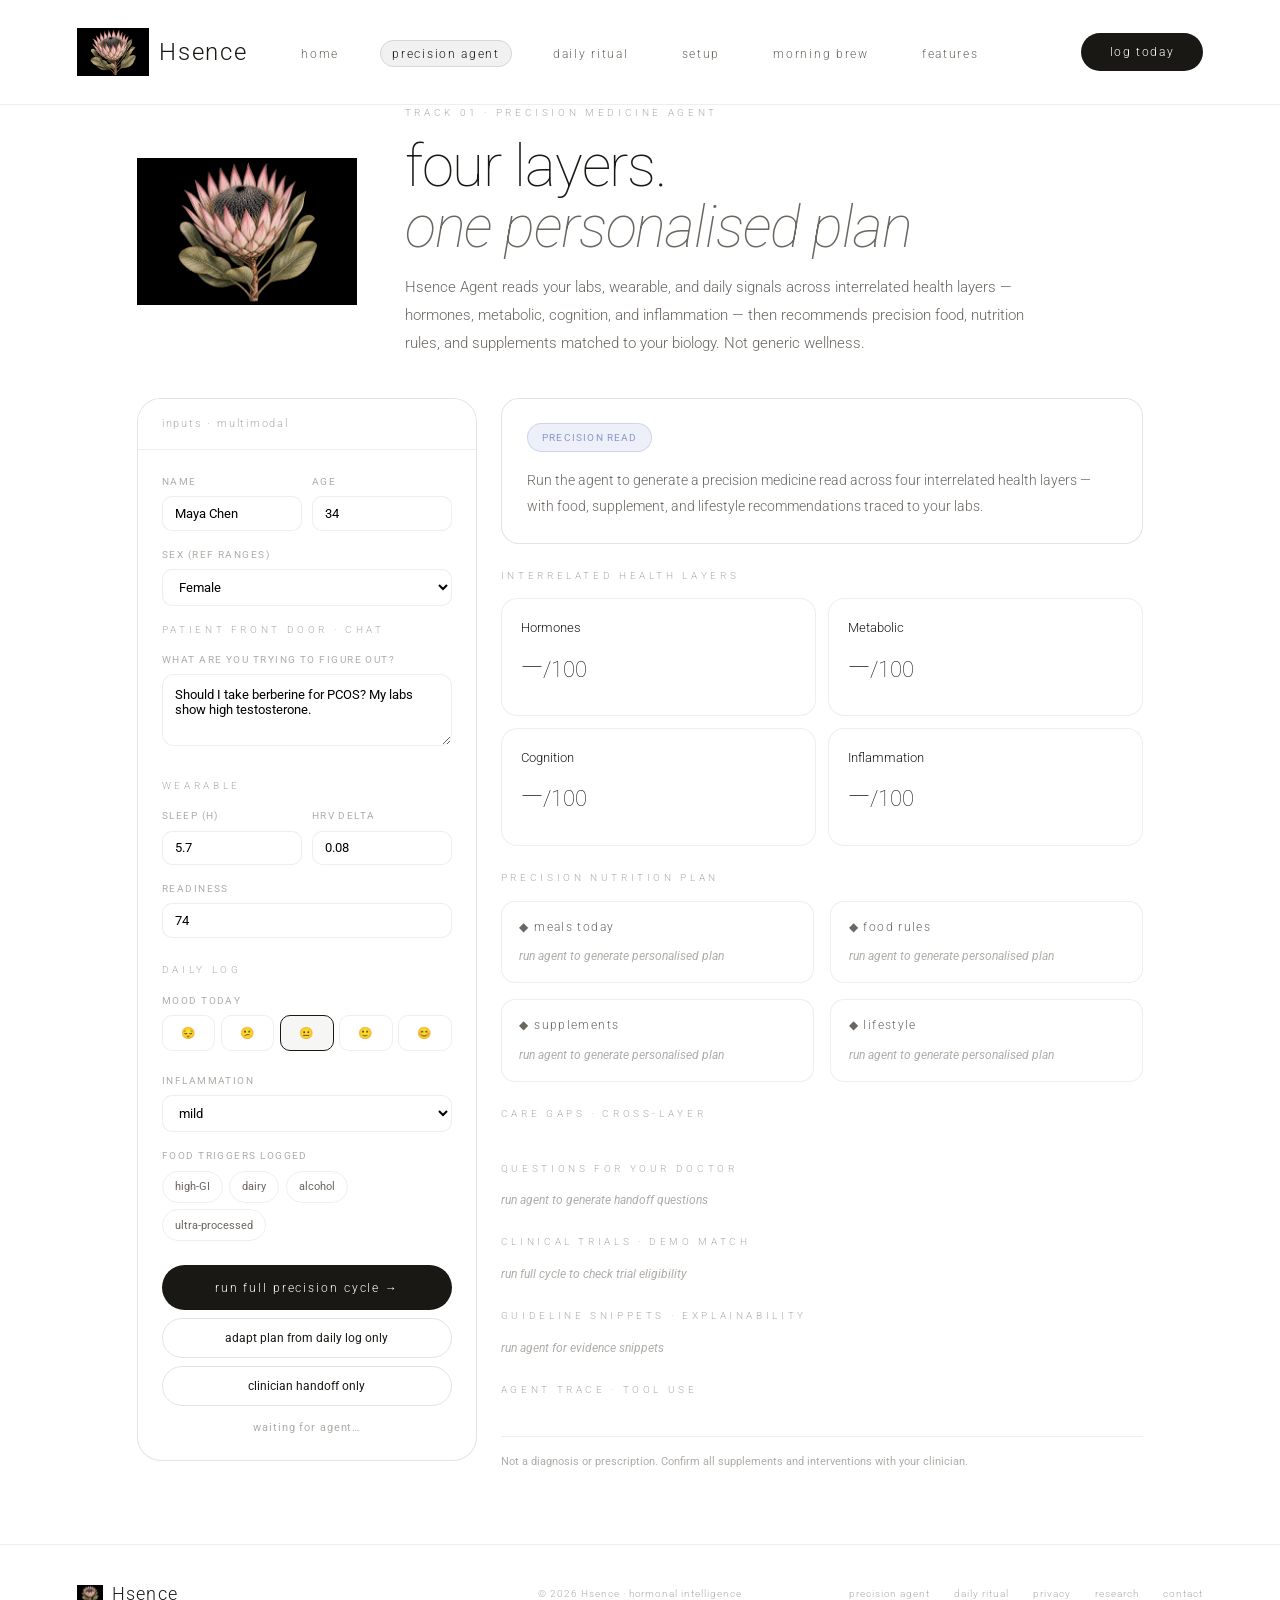
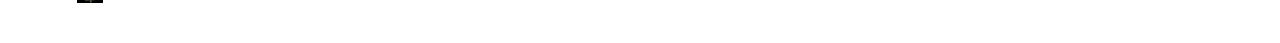
==== commit 184cedd6: "Add architecture PNG diagram and align docs with built vs vision stack. Includes SVG/PNG diagrams, c" ====
--- a/agent.html
+++ b/agent.html
@@ -97,7 +97,7 @@
 <div class="gradient-bg"></div>
 <div class="page">
   <nav>
-    <a href="index.html" class="nav-logo"><img src="assets/protea-flower.png" alt="" class="nav-logo-img" width="72" height="72"/><span class="nav-logo-text">Hsence</span></a>
+    <a href="index.html" class="nav-logo"><img src="assets/protea-flower-logo.png" alt="" class="nav-logo-img" width="72" height="72"/><span class="nav-logo-text">Hsence</span></a>
     <ul class="nav-links">
       <li><a href="index.html">home</a></li>
       <li><a href="agent.html">precision agent</a></li>
@@ -111,7 +111,7 @@
 
   <div class="site-wrap page-main">
   <header class="hero">
-    <img src="assets/protea-flower.png" alt="" class="hero-illu-protea" width="220" height="220"/>
+    <img src="assets/protea-flower-logo.png" alt="" class="hero-illu-protea" width="220" height="220"/>
     <div>
     <p class="hero-eyebrow">track 01 · precision medicine agent</p>
     <h1 class="hero-title">four layers.<br><em>one personalised plan</em></h1>
@@ -235,7 +235,7 @@
   </div>
 
   <footer>
-    <span class="footer-logo"><img src="assets/protea-flower.png" alt="" class="footer-logo-img" width="26" height="26"/>Hsence</span>
+    <span class="footer-logo"><img src="assets/protea-flower-logo.png" alt="" class="footer-logo-img" width="26" height="26"/>Hsence</span>
     <span class="footer-note">© 2026 Hsence · hormonal intelligence</span>
     <div class="footer-links">
       <a href="agent.html">precision agent</a>
